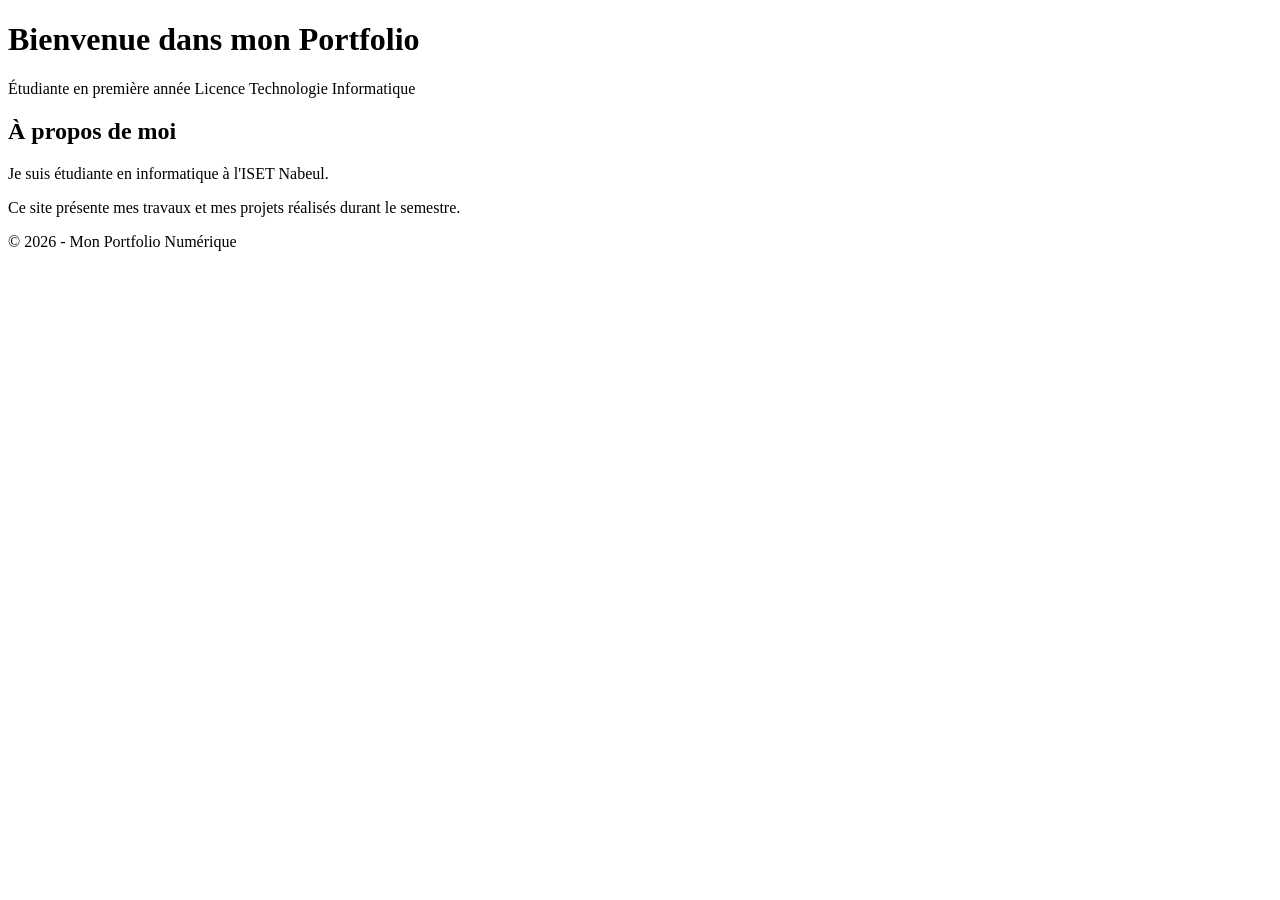
==== index.html @ 49439786 "Add initial HTML structure for portfolio site" ====
<!DOCTYPE html>
<html lang="fr">
<head>
    <meta charset="UTF-8">
    <meta name="viewport" content="width=device-width, initial-scale=1.0">
    <title>Mon Portfolio Numérique</title>
</head>
<body>
    <header>
        <h1>Bienvenue dans mon Portfolio</h1>
        <p>Étudiante en première année Licence Technologie Informatique</p>
    </header>

    <main>
        <h2>À propos de moi</h2>
        <p>Je suis étudiante en informatique à l'ISET Nabeul.</p>
        <p>Ce site présente mes travaux et mes projets réalisés durant le semestre.</p>
    </main>

    <footer>
        <p>© 2026 - Mon Portfolio Numérique</p>
    </footer>
</body>
</html>
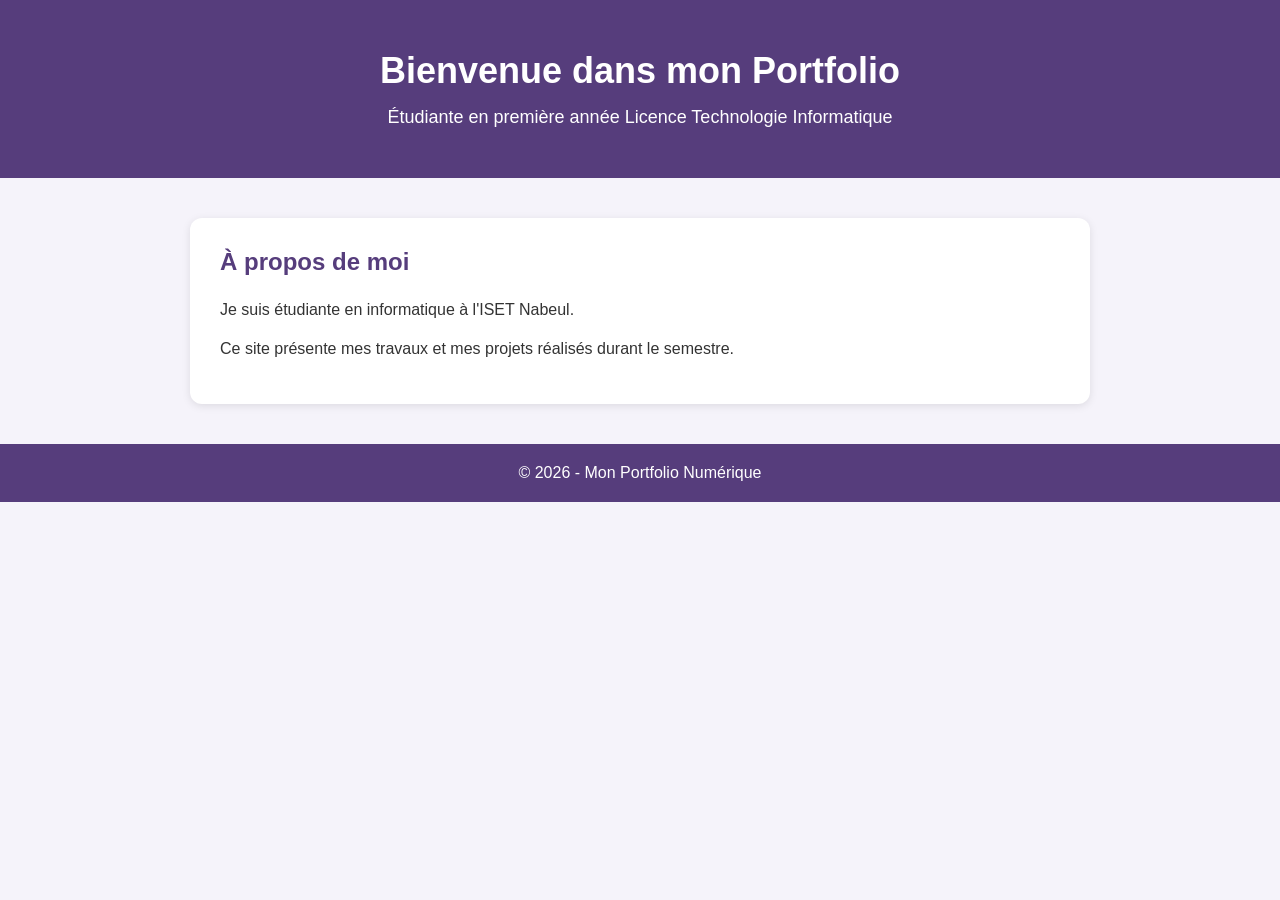
==== commit 4be5ad97: "Update index.html" ====
--- a/index.html
+++ b/index.html
@@ -4,6 +4,7 @@
     <meta charset="UTF-8">
     <meta name="viewport" content="width=device-width, initial-scale=1.0">
     <title>Mon Portfolio Numérique</title>
+    <link rel="stylesheet" href="style.css">
 </head>
 <body>
     <header>
--- a/style.css
+++ b/style.css
@@ -0,0 +1,53 @@
+* {
+    margin: 0;
+    padding: 0;
+    box-sizing: border-box;
+}
+
+body {
+    font-family: Arial, sans-serif;
+    background-color: #f5f3fa;
+    color: #333;
+}
+
+header {
+    background-color: #563d7c;
+    color: white;
+    text-align: center;
+    padding: 50px 20px;
+}
+
+header h1 {
+    font-size: 36px;
+    margin-bottom: 15px;
+}
+
+header p {
+    font-size: 18px;
+}
+
+main {
+    max-width: 900px;
+    margin: 40px auto;
+    padding: 30px;
+    background-color: white;
+    border-radius: 12px;
+    box-shadow: 0 2px 8px rgba(0, 0, 0, 0.1);
+}
+
+main h2 {
+    color: #563d7c;
+    margin-bottom: 20px;
+}
+
+main p {
+    line-height: 1.8;
+    margin-bottom: 10px;
+}
+
+footer {
+    background-color: #563d7c;
+    color: white;
+    text-align: center;
+    padding: 20px;
+}
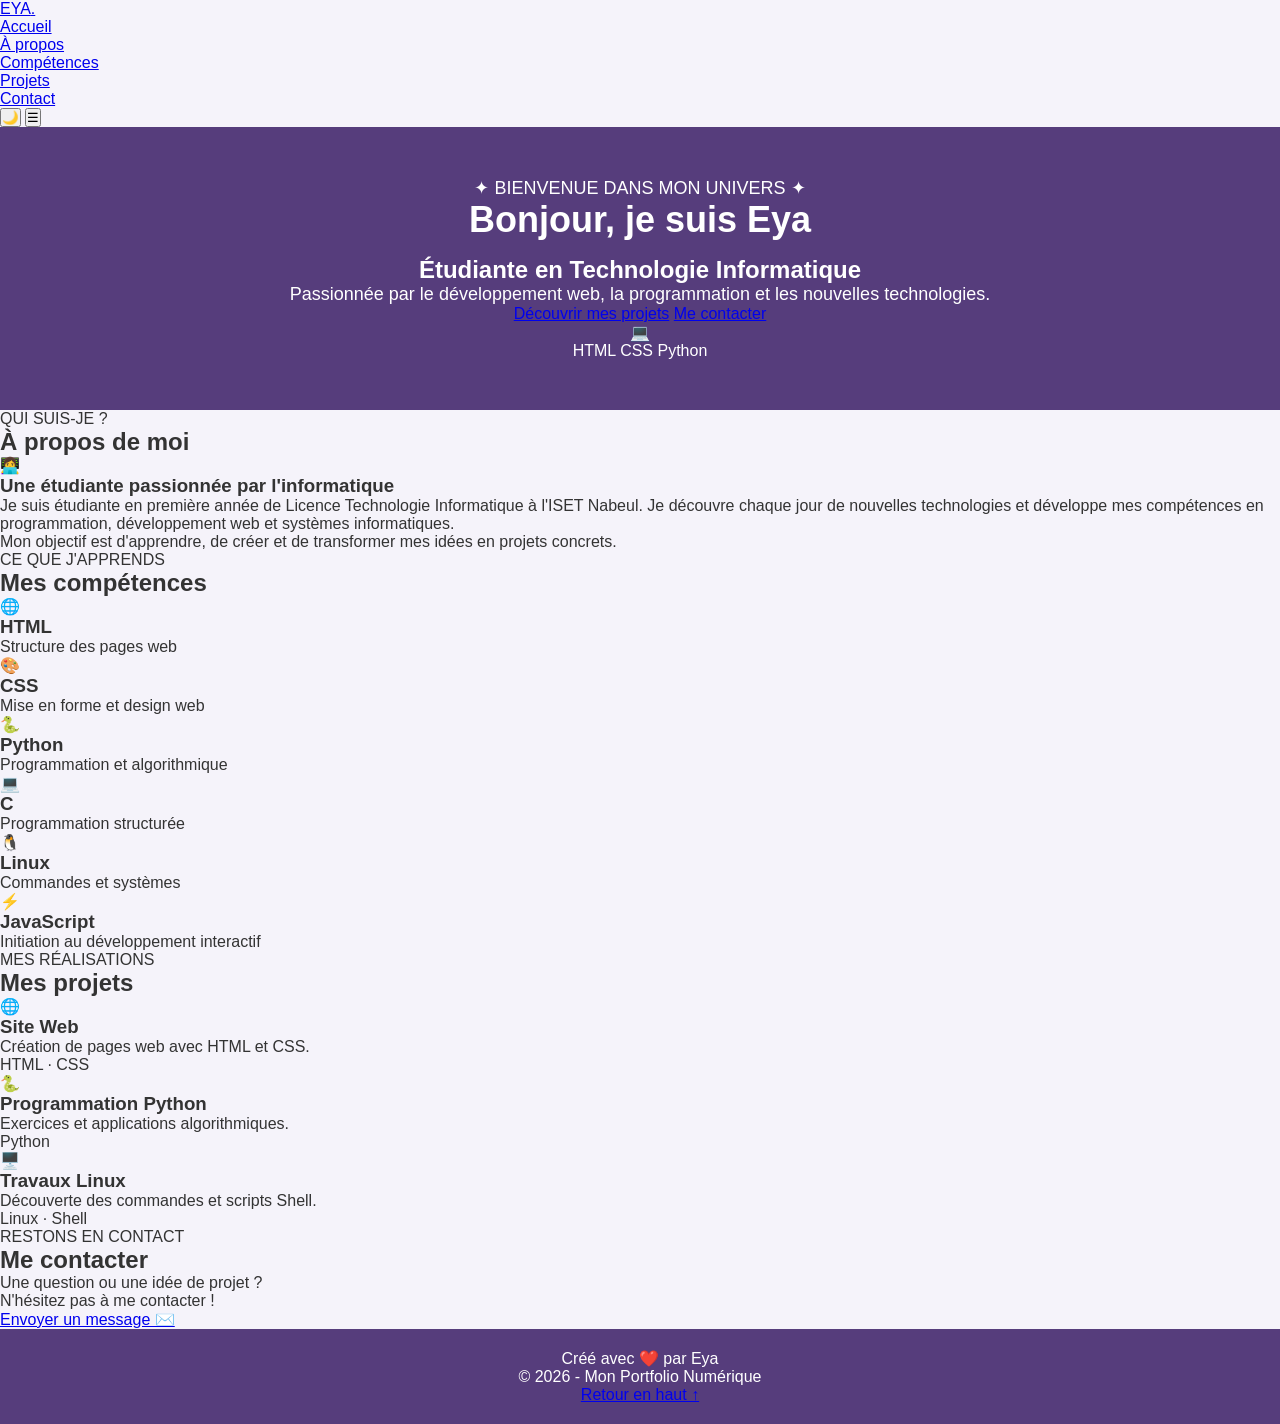
==== commit 7e090c08: "Update index.html" ====
--- a/index.html
+++ b/index.html
@@ -3,23 +3,160 @@
 <head>
     <meta charset="UTF-8">
     <meta name="viewport" content="width=device-width, initial-scale=1.0">
-    <title>Mon Portfolio Numérique</title>
+    <title>Mon Portfolio | Développeuse</title>
     <link rel="stylesheet" href="style.css">
+    <script src="script.js" defer></script>
 </head>
 <body>
-    <header>
-        <h1>Bienvenue dans mon Portfolio</h1>
-        <p>Étudiante en première année Licence Technologie Informatique</p>
+
+    <nav class="navbar">
+        <a href="#home" class="logo">EYA<span>.</span></a>
+
+        <ul class="nav-links" id="navLinks">
+            <li><a href="#home">Accueil</a></li>
+            <li><a href="#about">À propos</a></li>
+            <li><a href="#skills">Compétences</a></li>
+            <li><a href="#projects">Projets</a></li>
+            <li><a href="#contact">Contact</a></li>
+        </ul>
+
+        <button id="themeToggle" aria-label="Changer le thème">🌙</button>
+        <button id="menuToggle" aria-label="Ouvrir le menu">☰</button>
+    </nav>
+
+    <header id="home" class="hero">
+        <div class="hero-content">
+            <p class="welcome">✦ BIENVENUE DANS MON UNIVERS ✦</p>
+            <h1>Bonjour, je suis <span>Eya</span></h1>
+            <h2>Étudiante en Technologie Informatique</h2>
+            <p>
+                Passionnée par le développement web,
+                la programmation et les nouvelles technologies.
+            </p>
+            <div class="hero-buttons">
+                <a href="#projects" class="btn">Découvrir mes projets</a>
+                <a href="#contact" class="btn btn-outline">Me contacter</a>
+            </div>
+        </div>
+
+        <div class="hero-decoration">
+            <div class="circle">💻</div>
+            <span class="floating f1">HTML</span>
+            <span class="floating f2">CSS</span>
+            <span class="floating f3">Python</span>
+        </div>
     </header>
 
-    <main>
-        <h2>À propos de moi</h2>
-        <p>Je suis étudiante en informatique à l'ISET Nabeul.</p>
-        <p>Ce site présente mes travaux et mes projets réalisés durant le semestre.</p>
-    </main>
+    <section id="about" class="section">
+        <p class="section-label">QUI SUIS-JE ?</p>
+        <h2 class="section-title">À propos de moi</h2>
+
+        <div class="about-card">
+            <div class="about-icon">👩‍💻</div>
+            <div>
+                <h3>Une étudiante passionnée par l'informatique</h3>
+                <p>
+                    Je suis étudiante en première année de Licence
+                    Technologie Informatique à l'ISET Nabeul.
+                    Je découvre chaque jour de nouvelles technologies
+                    et développe mes compétences en programmation,
+                    développement web et systèmes informatiques.
+                </p>
+                <p>
+                    Mon objectif est d'apprendre, de créer et de
+                    transformer mes idées en projets concrets.
+                </p>
+            </div>
+        </div>
+    </section>
+
+    <section id="skills" class="section">
+        <p class="section-label">CE QUE J'APPRENDS</p>
+        <h2 class="section-title">Mes compétences</h2>
+
+        <div class="skills-grid">
+            <div class="skill-card">
+                <span>🌐</span>
+                <h3>HTML</h3>
+                <p>Structure des pages web</p>
+            </div>
+
+            <div class="skill-card">
+                <span>🎨</span>
+                <h3>CSS</h3>
+                <p>Mise en forme et design web</p>
+            </div>
+
+            <div class="skill-card">
+                <span>🐍</span>
+                <h3>Python</h3>
+                <p>Programmation et algorithmique</p>
+            </div>
+
+            <div class="skill-card">
+                <span>💻</span>
+                <h3>C</h3>
+                <p>Programmation structurée</p>
+            </div>
+
+            <div class="skill-card">
+                <span>🐧</span>
+                <h3>Linux</h3>
+                <p>Commandes et systèmes</p>
+            </div>
+
+            <div class="skill-card">
+                <span>⚡</span>
+                <h3>JavaScript</h3>
+                <p>Initiation au développement interactif</p>
+            </div>
+        </div>
+    </section>
+
+    <section id="projects" class="section">
+        <p class="section-label">MES RÉALISATIONS</p>
+        <h2 class="section-title">Mes projets</h2>
+
+        <div class="projects-grid">
+            <div class="project-card">
+                <div class="project-icon">🌐</div>
+                <h3>Site Web</h3>
+                <p>Création de pages web avec HTML et CSS.</p>
+                <span>HTML · CSS</span>
+            </div>
+
+            <div class="project-card">
+                <div class="project-icon">🐍</div>
+                <h3>Programmation Python</h3>
+                <p>Exercices et applications algorithmiques.</p>
+                <span>Python</span>
+            </div>
+
+            <div class="project-card">
+                <div class="project-icon">🖥️</div>
+                <h3>Travaux Linux</h3>
+                <p>Découverte des commandes et scripts Shell.</p>
+                <span>Linux · Shell</span>
+            </div>
+        </div>
+    </section>
+
+    <section id="contact" class="section">
+        <p class="section-label">RESTONS EN CONTACT</p>
+        <h2 class="section-title">Me contacter</h2>
+
+        <div class="contact-card">
+            <p>Une question ou une idée de projet ?</p>
+            <p>N'hésitez pas à me contacter !</p>
+            <a href="mailto:" class="btn">Envoyer un message ✉️</a>
+        </div>
+    </section>
 
     <footer>
+        <p>Créé avec ❤️ par Eya</p>
         <p>© 2026 - Mon Portfolio Numérique</p>
+        <a href="#home">Retour en haut ↑</a>
     </footer>
+
 </body>
 </html>
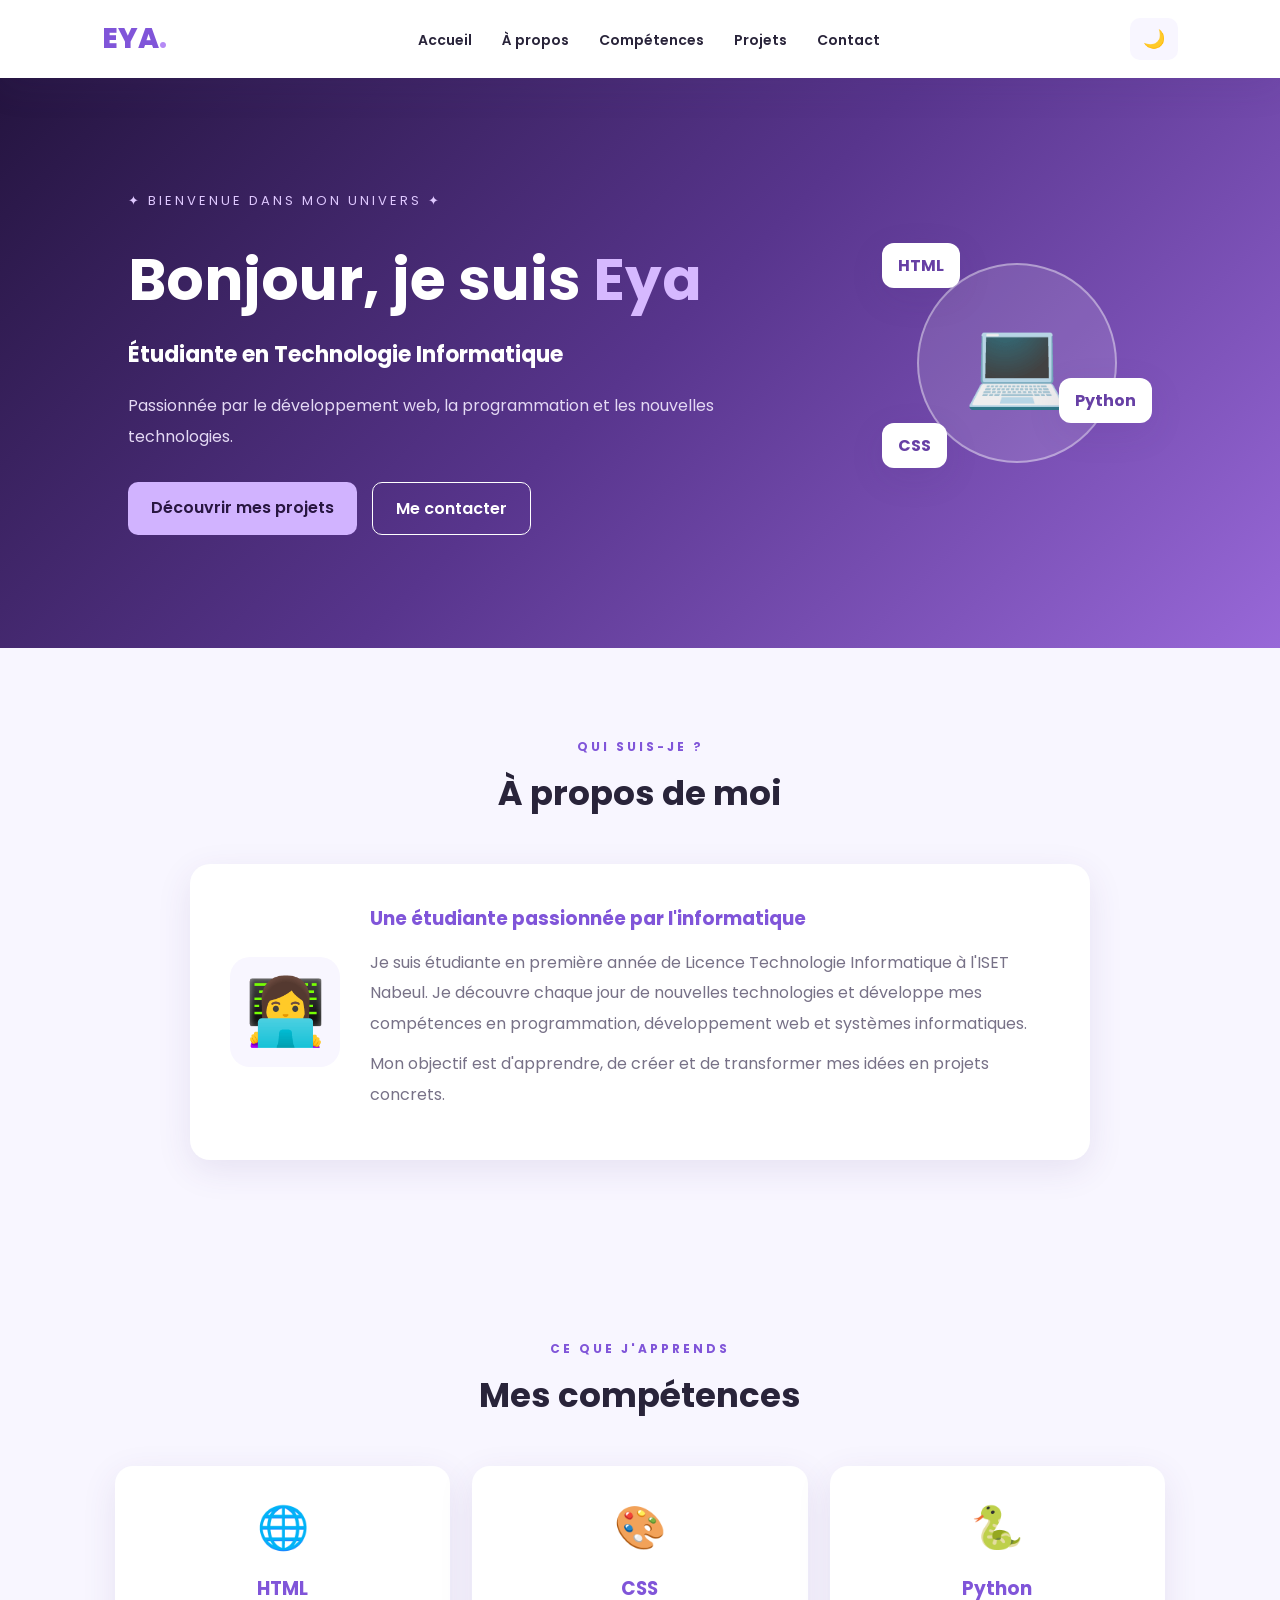
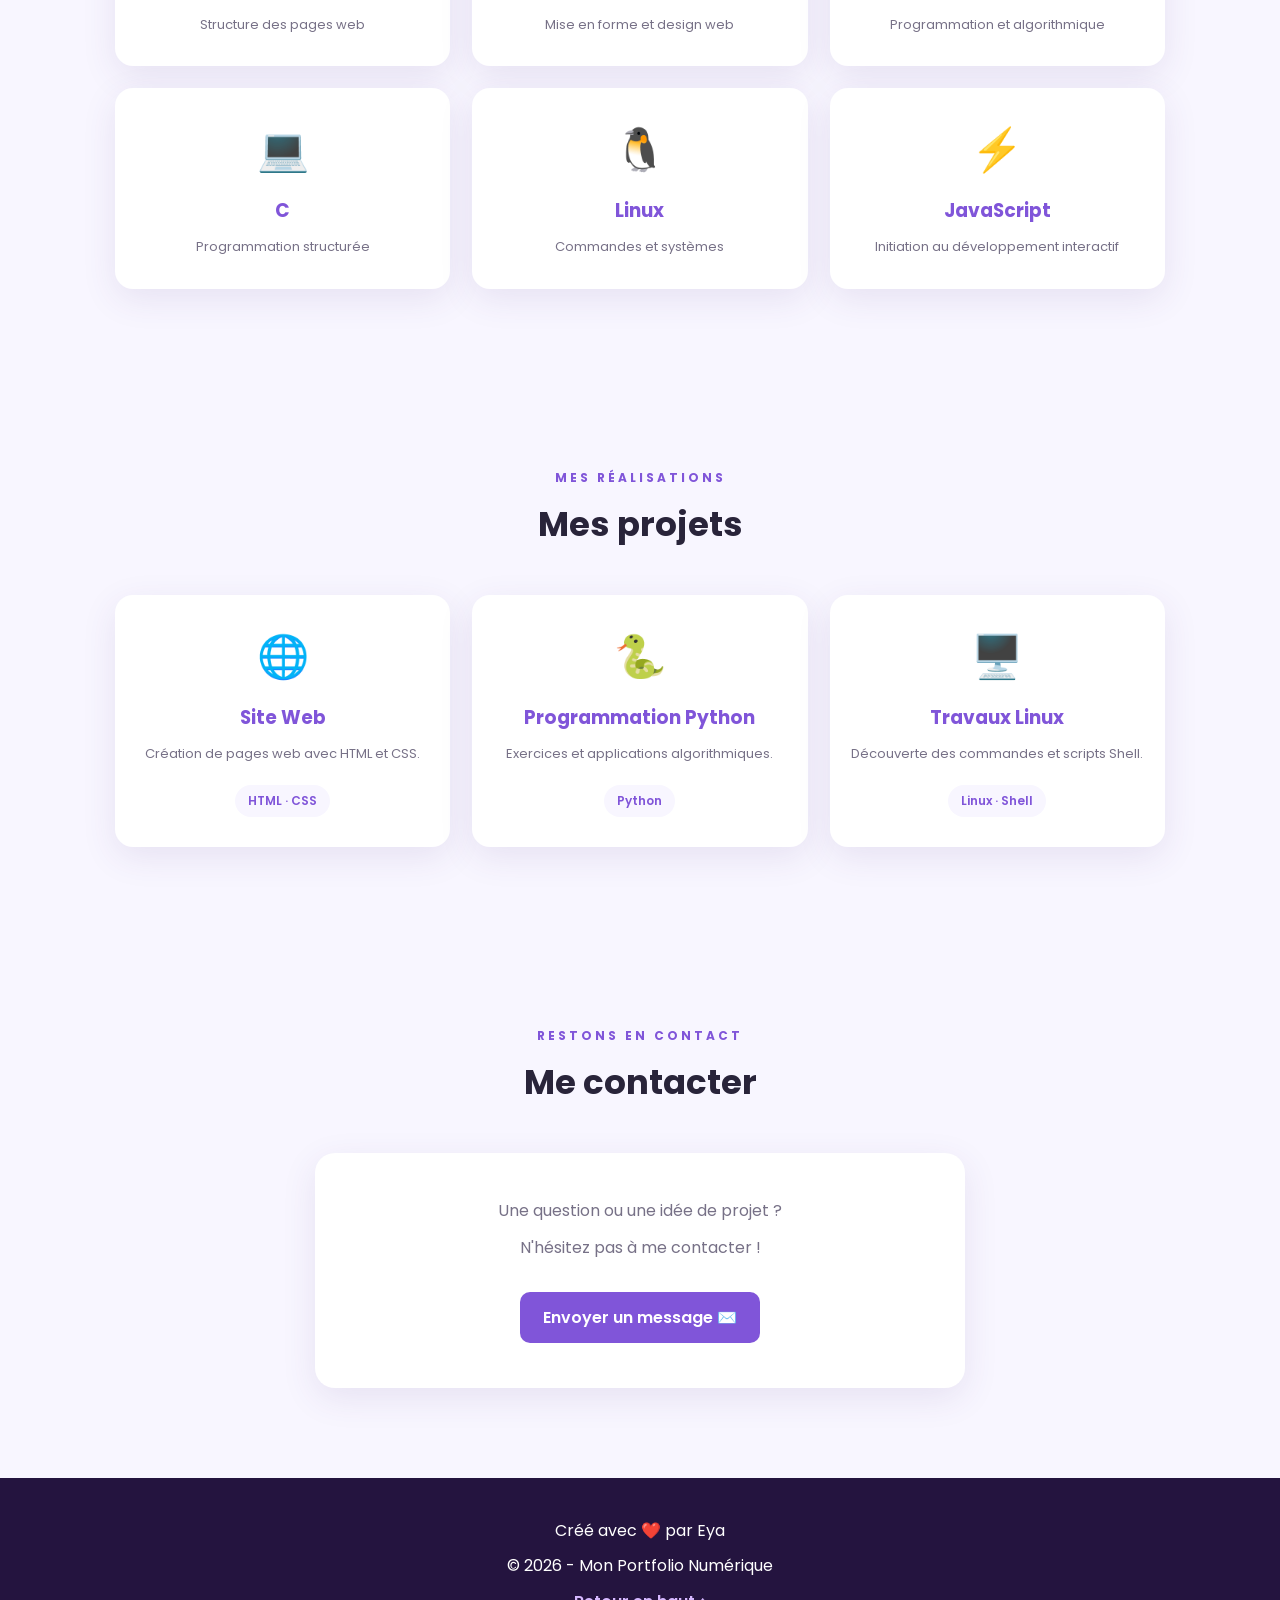
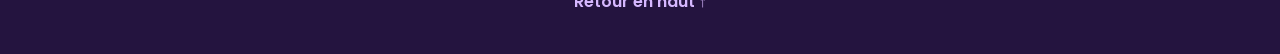
==== commit eabe0fc8: "Fix formatting in index.html" ====
--- a/index.html
+++ b/index.html
@@ -6,6 +6,7 @@
     <title>Mon Portfolio | Développeuse</title>
     <link rel="stylesheet" href="style.css">
     <script src="script.js" defer></script>
+    
 </head>
 <body>
 
--- a/style.css
+++ b/style.css
@@ -1,53 +1,449 @@
+@import url('https://fonts.googleapis.com/css2?family=Poppins:wght@400;500;600;700;800&display=swap');
+
+:root {
+    --primary: #8055d9;
+    --secondary: #b58af5;
+    --background: #f8f6ff;
+    --surface: #ffffff;
+    --text: #29243a;
+    --muted: #777187;
+    --shadow: 0 10px 35px rgba(80, 50, 130, 0.10);
+}
+
 * {
     margin: 0;
     padding: 0;
     box-sizing: border-box;
+    scroll-behavior: smooth;
 }
 
 body {
-    font-family: Arial, sans-serif;
-    background-color: #f5f3fa;
-    color: #333;
-}
-
-header {
-    background-color: #563d7c;
+    font-family: 'Poppins', sans-serif;
+    background: var(--background);
+    color: var(--text);
+    transition: 0.3s;
+}
+
+a {
+    text-decoration: none;
+    color: inherit;
+}
+
+.navbar {
+    position: sticky;
+    top: 0;
+    z-index: 100;
+    display: flex;
+    justify-content: space-between;
+    align-items: center;
+    padding: 18px 8%;
+    background: var(--surface);
+    box-shadow: var(--shadow);
+}
+
+.logo {
+    font-size: 28px;
+    font-weight: 800;
+    color: var(--primary);
+}
+
+.logo span {
+    color: var(--secondary);
+}
+
+.nav-links {
+    display: flex;
+    list-style: none;
+    gap: 30px;
+}
+
+.nav-links a {
+    font-size: 14px;
+    font-weight: 600;
+    transition: 0.3s;
+}
+
+.nav-links a:hover {
+    color: var(--primary);
+}
+
+#themeToggle,
+#menuToggle {
+    border: none;
+    background: var(--background);
+    padding: 10px 13px;
+    border-radius: 10px;
+    cursor: pointer;
+    font-size: 18px;
+}
+
+#menuToggle {
+    display: none;
+}
+
+.hero {
+    min-height: 570px;
+    padding: 100px 10%;
+    display: flex;
+    justify-content: space-between;
+    align-items: center;
+    gap: 40px;
+    background: linear-gradient(135deg, #24143f, #58358d, #9868d8);
     color: white;
+}
+
+.hero-content {
+    max-width: 650px;
+}
+
+.welcome {
+    color: #dfc8ff;
+    font-size: 13px;
+    letter-spacing: 3px;
+    margin-bottom: 25px;
+}
+
+.hero h1 {
+    font-size: clamp(35px, 5vw, 58px);
+    margin-bottom: 15px;
+}
+
+.hero h1 span {
+    color: #d6b8ff;
+}
+
+.hero h2 {
+    font-size: 22px;
+    margin-bottom: 20px;
+}
+
+.hero-content > p:not(.welcome) {
+    line-height: 1.9;
+    color: #e4d9f4;
+}
+
+.hero-buttons {
+    display: flex;
+    flex-wrap: wrap;
+    gap: 15px;
+    margin-top: 30px;
+}
+
+.btn {
+    display: inline-block;
+    padding: 13px 23px;
+    background: var(--primary);
+    color: white;
+    border-radius: 10px;
+    font-weight: 600;
+    transition: 0.3s;
+}
+
+.btn:hover {
+    transform: translateY(-4px);
+    background: #6740b5;
+}
+
+.hero .btn {
+    background: #d1b3ff;
+    color: #281641;
+}
+
+.hero .btn-outline {
+    background: transparent;
+    border: 1px solid white;
+    color: white;
+}
+
+.hero-decoration {
+    position: relative;
+    width: 270px;
+    height: 270px;
+    flex-shrink: 0;
+    display: grid;
+    place-items: center;
+}
+
+.circle {
+    width: 200px;
+    height: 200px;
+    border-radius: 50%;
+    background: rgba(255, 255, 255, 0.12);
+    border: 2px solid rgba(255, 255, 255, 0.4);
+    display: grid;
+    place-items: center;
+    font-size: 85px;
+    animation: float 4s ease-in-out infinite;
+}
+
+.floating {
+    position: absolute;
+    padding: 10px 16px;
+    border-radius: 12px;
+    background: white;
+    color: #6740a5;
+    font-weight: 700;
+    box-shadow: var(--shadow);
+}
+
+.f1 { top: 15px; left: 0; }
+.f2 { bottom: 30px; left: 0; }
+.f3 { right: 0; bottom: 75px; }
+
+@keyframes float {
+    50% { transform: translateY(-15px); }
+}
+
+.section {
+    padding: 90px 9%;
     text-align: center;
-    padding: 50px 20px;
-}
-
-header h1 {
-    font-size: 36px;
+}
+
+.section-label {
+    color: var(--primary);
+    font-size: 12px;
+    font-weight: 700;
+    letter-spacing: 3px;
+    margin-bottom: 12px;
+}
+
+.section-title {
+    font-size: 34px;
+    margin-bottom: 45px;
+}
+
+.about-card {
+    max-width: 900px;
+    margin: auto;
+    padding: 40px;
+    display: flex;
+    align-items: center;
+    gap: 30px;
+    text-align: left;
+    background: var(--surface);
+    border-radius: 20px;
+    box-shadow: var(--shadow);
+}
+
+.about-icon {
+    font-size: 65px;
+    min-width: 110px;
+    height: 110px;
+    display: grid;
+    place-items: center;
+    background: var(--background);
+    border-radius: 20px;
+}
+
+.about-card h3 {
     margin-bottom: 15px;
-}
-
-header p {
-    font-size: 18px;
-}
-
-main {
-    max-width: 900px;
-    margin: 40px auto;
-    padding: 30px;
-    background-color: white;
-    border-radius: 12px;
-    box-shadow: 0 2px 8px rgba(0, 0, 0, 0.1);
-}
-
-main h2 {
-    color: #563d7c;
-    margin-bottom: 20px;
-}
-
-main p {
+    color: var(--primary);
+}
+
+.about-card p {
+    color: var(--muted);
+    line-height: 1.9;
+    margin-bottom: 10px;
+}
+
+.skills-grid,
+.projects-grid {
+    display: grid;
+    grid-template-columns: repeat(3, 1fr);
+    gap: 22px;
+    max-width: 1050px;
+    margin: auto;
+}
+
+.skill-card,
+.project-card {
+    padding: 30px 20px;
+    background: var(--surface);
+    border-radius: 18px;
+    box-shadow: var(--shadow);
+    transition: 0.3s;
+}
+
+.skill-card:hover,
+.project-card:hover {
+    transform: translateY(-9px);
+    box-shadow: 0 15px 35px rgba(100, 65, 160, 0.18);
+}
+
+.skill-card span,
+.project-icon {
+    display: block;
+    font-size: 42px;
+    margin-bottom: 15px;
+}
+
+.skill-card h3,
+.project-card h3 {
+    margin-bottom: 10px;
+    color: var(--primary);
+}
+
+.skill-card p,
+.project-card p {
+    font-size: 13px;
     line-height: 1.8;
-    margin-bottom: 10px;
+    color: var(--muted);
+}
+
+.project-card span {
+    display: inline-block;
+    margin-top: 20px;
+    padding: 7px 13px;
+    background: var(--background);
+    color: var(--primary);
+    border-radius: 20px;
+    font-size: 12px;
+    font-weight: 600;
+}
+
+.contact-card {
+    max-width: 650px;
+    margin: auto;
+    padding: 45px 25px;
+    background: var(--surface);
+    border-radius: 20px;
+    box-shadow: var(--shadow);
+}
+
+.contact-card p {
+    color: var(--muted);
+    margin-bottom: 12px;
+}
+
+.contact-card .btn {
+    margin-top: 20px;
 }
 
 footer {
-    background-color: #563d7c;
+    padding: 35px 15px;
+    text-align: center;
+    background: #24143f;
     color: white;
-    text-align: center;
-    padding: 20px;
-}
+    line-height: 2.2;
+}
+
+footer a {
+    color: #d6b8ff;
+    font-weight: 600;
+}
+
+body.dark-mode {
+    --background: #171322;
+    --surface: #251e35;
+    --text: #f5f0ff;
+    --muted: #c1b7d2;
+    --shadow: 0 10px 35px rgba(0, 0, 0, 0.2);
+}
+
+@media (max-width: 800px) {
+    .navbar {
+        padding: 15px 5%;
+    }
+
+    #menuToggle {
+        display: block;
+    }
+
+    .nav-links {
+        display: none;
+        position: absolute;
+        top: 65px;
+        left: 0;
+        width: 100%;
+        padding: 25px;
+        flex-direction: column;
+        text-align: center;
+        background: var(--surface);
+        box-shadow: var(--shadow);
+    }
+
+    .nav-links.active {
+        display: flex;
+    }
+
+    .hero {
+        flex-direction: column;
+        text-align: center;
+        padding: 75px 7%;
+    }
+
+    .hero-buttons {
+        justify-content: center;
+    }
+
+    .hero-decoration {
+        transform: scale(0.85);
+    }
+
+    .skills-grid,
+    .projects-grid {
+        grid-template-columns: repeat(2, 1fr);
+    }
+
+    .about-card {
+        flex-direction: column;
+        text-align: center;
+        padding: 25px;
+    }
+}
+
+@media (max-width: 500px) {
+    .skills-grid,
+    .projects-grid {
+        grid-template-columns: 1fr;
+    }
+
+    .section {
+        padding: 65px 6%;
+    }
+
+    .section-title {
+        font-size: 28px;
+    }
+
+    .hero h2 {
+        font-size: 18px;
+    }
+}
+.reveal {
+    opacity: 0;
+    transform: translateY(35px);
+    transition: opacity 0.8s ease, transform 0.8s ease;
+}
+
+.reveal.visible {
+    opacity: 1;
+    transform: translateY(0);
+}
+
+#topButton {
+    position: fixed;
+    bottom: 25px;
+    right: 25px;
+    width: 45px;
+    height: 45px;
+    border: none;
+    border-radius: 50%;
+    background: var(--primary);
+    color: white;
+    font-size: 25px;
+    cursor: pointer;
+    opacity: 0;
+    visibility: hidden;
+    transition: 0.3s;
+    z-index: 99;
+}
+
+#topButton.show {
+    opacity: 1;
+    visibility: visible;
+}
+
+#topButton:hover {
+    transform: translateY(-5px);
+}
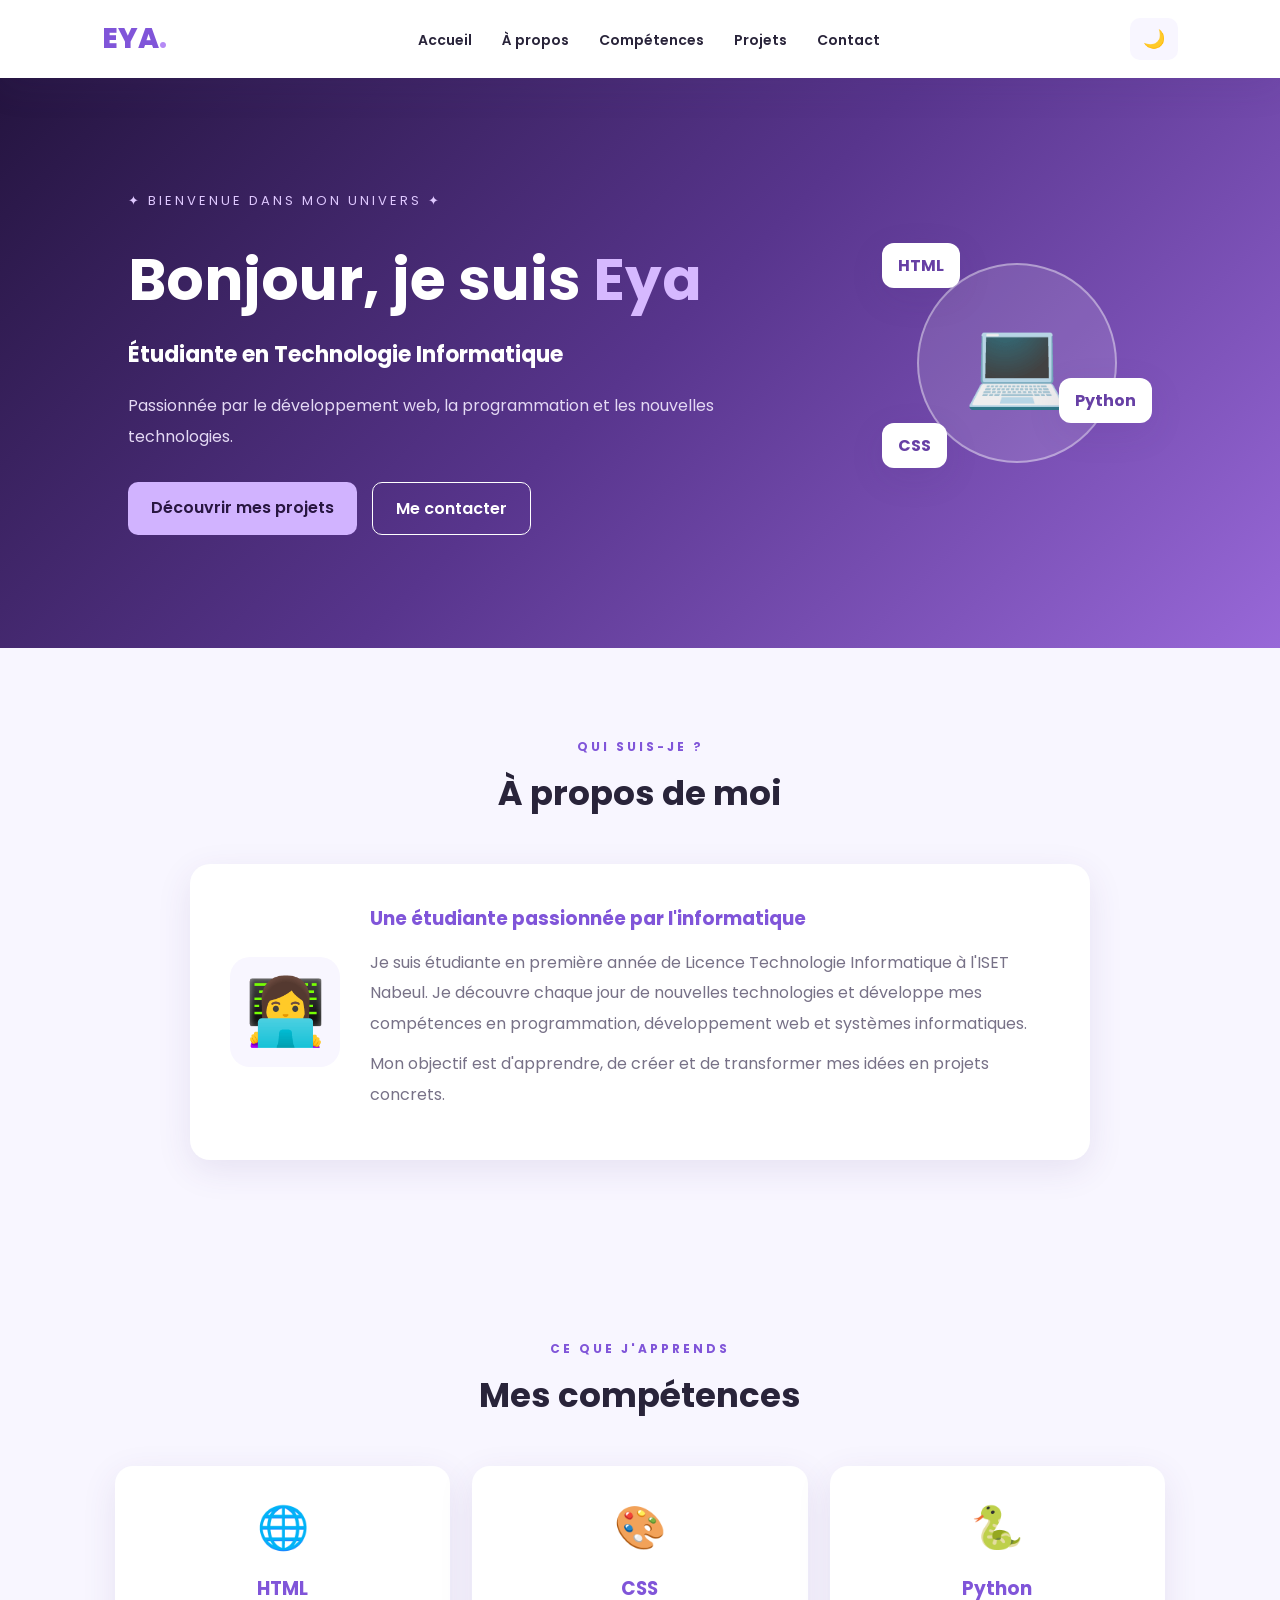
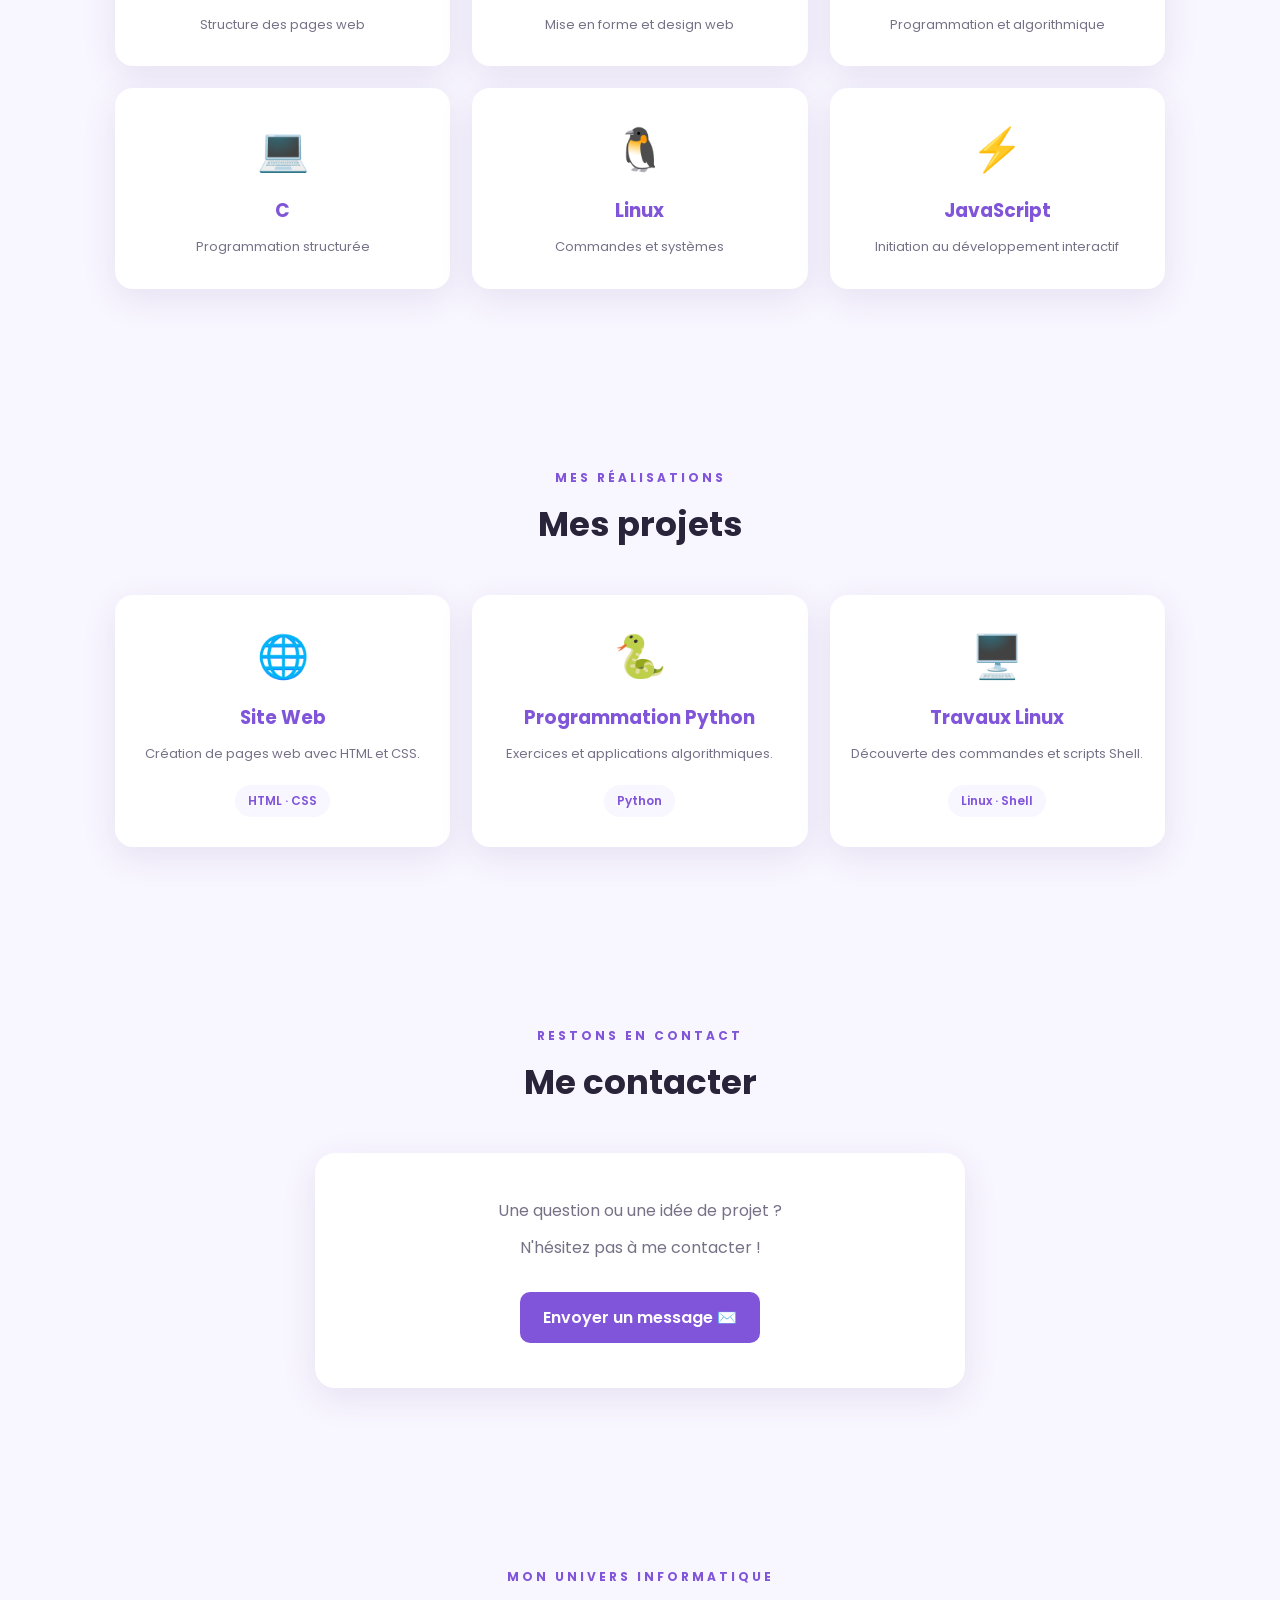
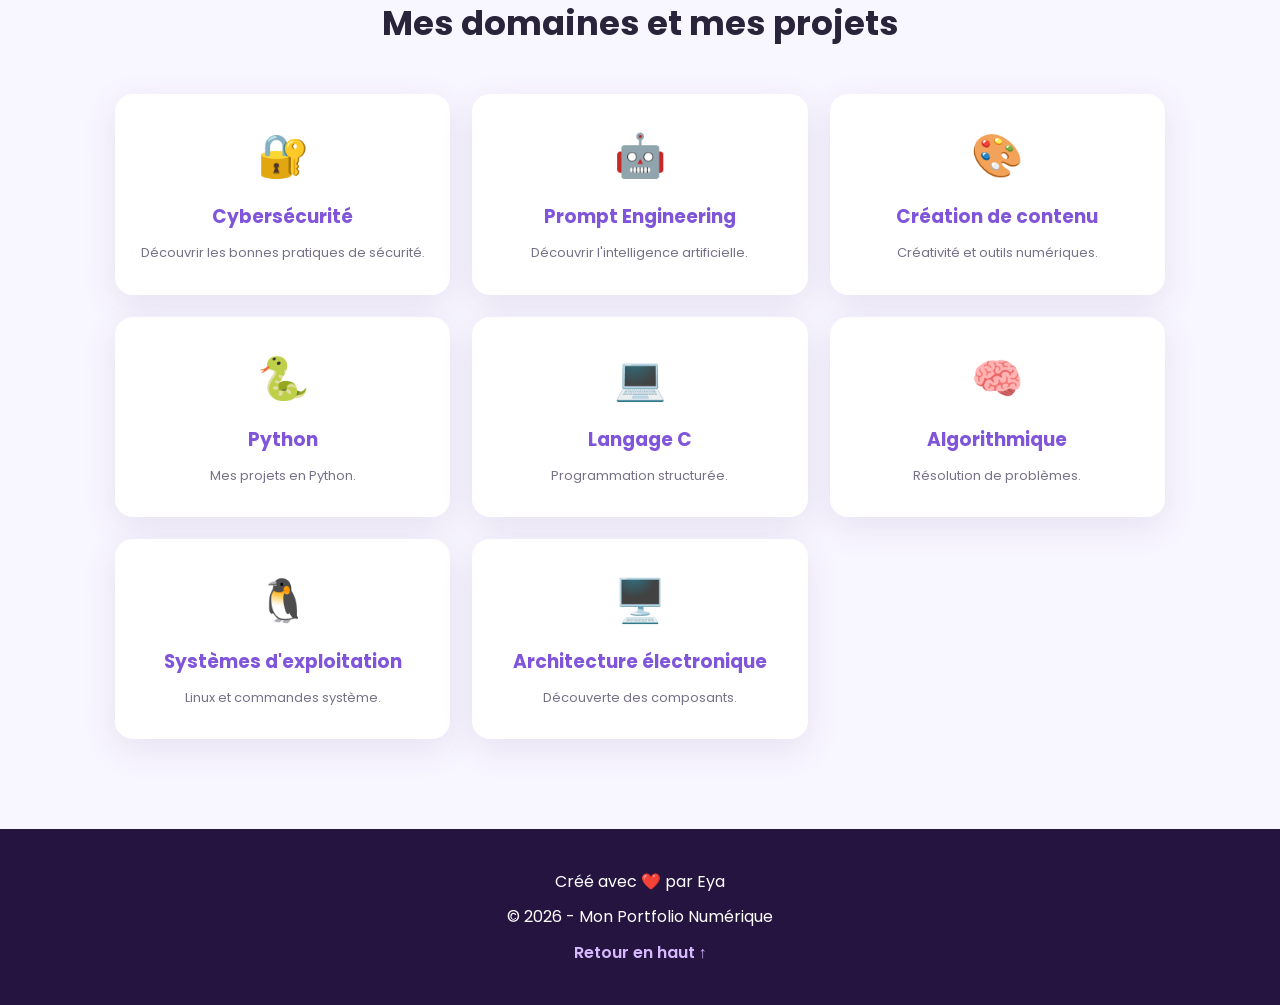
==== commit dd25da2c: "Add new section for projects and skills" ====
--- a/index.html
+++ b/index.html
@@ -152,6 +152,60 @@
             <a href="mailto:" class="btn">Envoyer un message ✉️</a>
         </div>
     </section>
+    <section id="formations" class="section">
+    <p class="section-label">MON UNIVERS INFORMATIQUE</p>
+    <h2 class="section-title">Mes domaines et mes projets</h2>
+
+    <div class="projects-grid">
+        <a href="digital-skills/cybersecurite.html" class="project-card">
+            <div class="project-icon">🔐</div>
+            <h3>Cybersécurité</h3>
+            <p>Découvrir les bonnes pratiques de sécurité.</p>
+        </a>
+
+        <a href="digital-skills/prompt-engineering.html" class="project-card">
+            <div class="project-icon">🤖</div>
+            <h3>Prompt Engineering</h3>
+            <p>Découvrir l'intelligence artificielle.</p>
+        </a>
+
+        <a href="digital-skills/creation-contenu.html" class="project-card">
+            <div class="project-icon">🎨</div>
+            <h3>Création de contenu</h3>
+            <p>Créativité et outils numériques.</p>
+        </a>
+
+        <a href="developpement/python.html" class="project-card">
+            <div class="project-icon">🐍</div>
+            <h3>Python</h3>
+            <p>Mes projets en Python.</p>
+        </a>
+
+        <a href="developpement/langage-c.html" class="project-card">
+            <div class="project-icon">💻</div>
+            <h3>Langage C</h3>
+            <p>Programmation structurée.</p>
+        </a>
+
+        <a href="developpement/algorithmique.html" class="project-card">
+            <div class="project-icon">🧠</div>
+            <h3>Algorithmique</h3>
+            <p>Résolution de problèmes.</p>
+        </a>
+
+        <a href="systemes/systemes-exploitation.html" class="project-card">
+            <div class="project-icon">🐧</div>
+            <h3>Systèmes d'exploitation</h3>
+            <p>Linux et commandes système.</p>
+        </a>
+
+        <a href="systemes/architecture-electronique.html" class="project-card">
+            <div class="project-icon">🖥️</div>
+            <h3>Architecture électronique</h3>
+            <p>Découverte des composants.</p>
+        </a>
+    </div>
+</section>
 
     <footer>
         <p>Créé avec ❤️ par Eya</p>
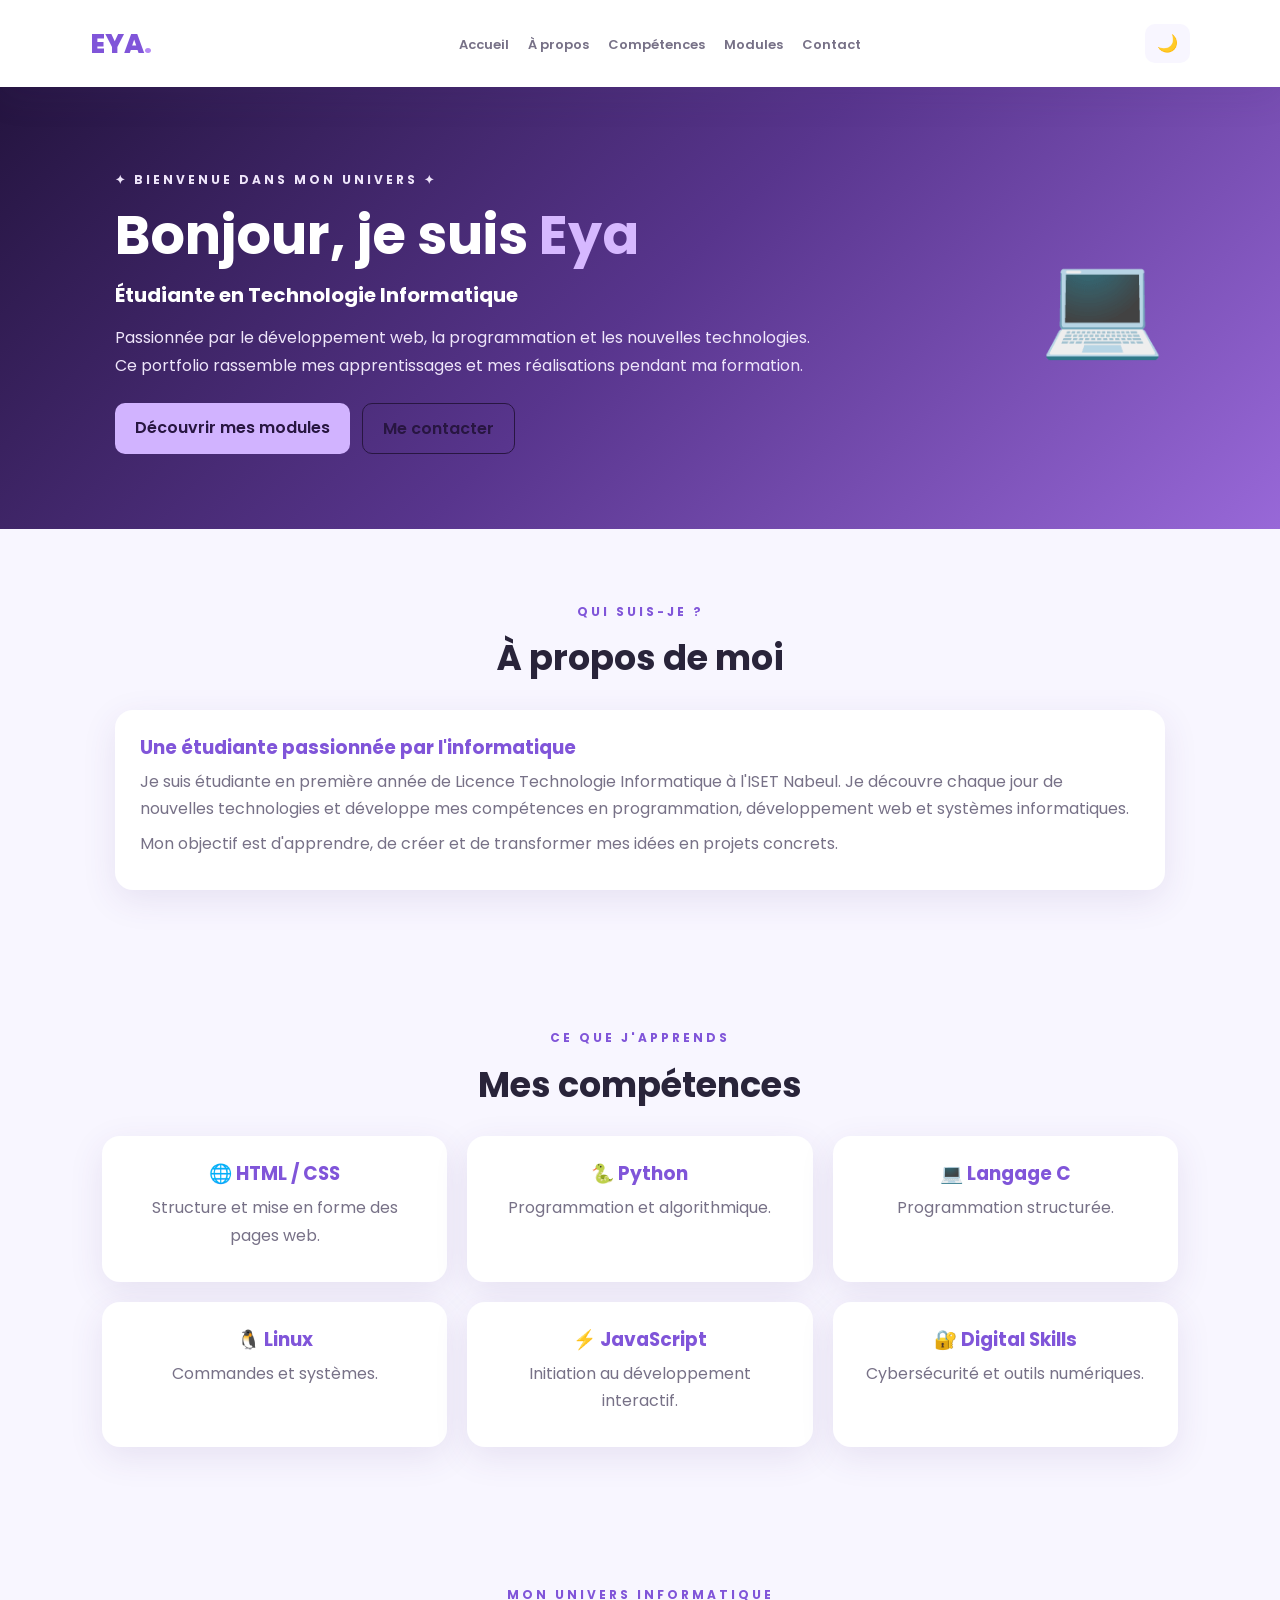
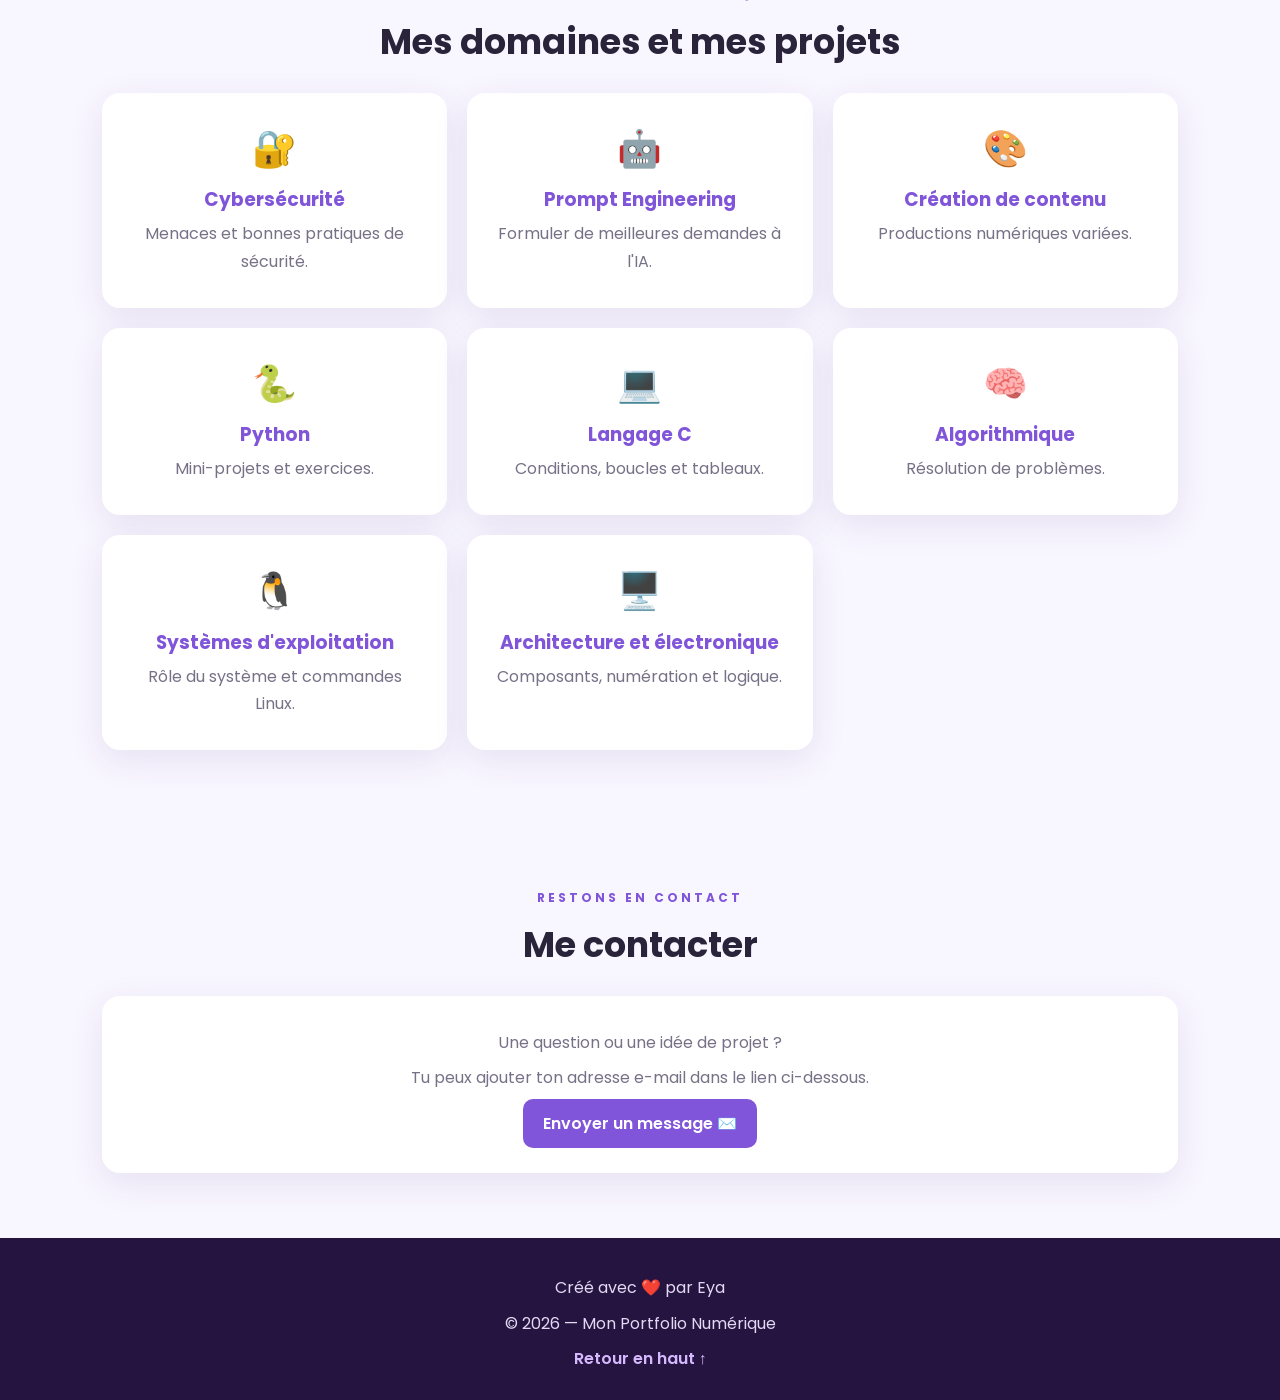
==== commit 1f4cd5c8: "Add files via upload" ====
--- a/index.html
+++ b/index.html
@@ -1,217 +1,20 @@
 <!DOCTYPE html>
-<html lang="fr">
-<head>
-    <meta charset="UTF-8">
-    <meta name="viewport" content="width=device-width, initial-scale=1.0">
-    <title>Mon Portfolio | Développeuse</title>
-    <link rel="stylesheet" href="style.css">
-    <script src="script.js" defer></script>
-    
-</head>
+<html lang="fr"><head><meta charset="UTF-8"><meta name="viewport" content="width=device-width, initial-scale=1.0"><title>Mon Portfolio | Eya</title><link rel="stylesheet" href="style.css"><script src="script.js" defer></script></head>
 <body>
-
-    <nav class="navbar">
-        <a href="#home" class="logo">EYA<span>.</span></a>
-
-        <ul class="nav-links" id="navLinks">
-            <li><a href="#home">Accueil</a></li>
-            <li><a href="#about">À propos</a></li>
-            <li><a href="#skills">Compétences</a></li>
-            <li><a href="#projects">Projets</a></li>
-            <li><a href="#contact">Contact</a></li>
-        </ul>
-
-        <button id="themeToggle" aria-label="Changer le thème">🌙</button>
-        <button id="menuToggle" aria-label="Ouvrir le menu">☰</button>
-    </nav>
-
-    <header id="home" class="hero">
-        <div class="hero-content">
-            <p class="welcome">✦ BIENVENUE DANS MON UNIVERS ✦</p>
-            <h1>Bonjour, je suis <span>Eya</span></h1>
-            <h2>Étudiante en Technologie Informatique</h2>
-            <p>
-                Passionnée par le développement web,
-                la programmation et les nouvelles technologies.
-            </p>
-            <div class="hero-buttons">
-                <a href="#projects" class="btn">Découvrir mes projets</a>
-                <a href="#contact" class="btn btn-outline">Me contacter</a>
-            </div>
-        </div>
-
-        <div class="hero-decoration">
-            <div class="circle">💻</div>
-            <span class="floating f1">HTML</span>
-            <span class="floating f2">CSS</span>
-            <span class="floating f3">Python</span>
-        </div>
-    </header>
-
-    <section id="about" class="section">
-        <p class="section-label">QUI SUIS-JE ?</p>
-        <h2 class="section-title">À propos de moi</h2>
-
-        <div class="about-card">
-            <div class="about-icon">👩‍💻</div>
-            <div>
-                <h3>Une étudiante passionnée par l'informatique</h3>
-                <p>
-                    Je suis étudiante en première année de Licence
-                    Technologie Informatique à l'ISET Nabeul.
-                    Je découvre chaque jour de nouvelles technologies
-                    et développe mes compétences en programmation,
-                    développement web et systèmes informatiques.
-                </p>
-                <p>
-                    Mon objectif est d'apprendre, de créer et de
-                    transformer mes idées en projets concrets.
-                </p>
-            </div>
-        </div>
-    </section>
-
-    <section id="skills" class="section">
-        <p class="section-label">CE QUE J'APPRENDS</p>
-        <h2 class="section-title">Mes compétences</h2>
-
-        <div class="skills-grid">
-            <div class="skill-card">
-                <span>🌐</span>
-                <h3>HTML</h3>
-                <p>Structure des pages web</p>
-            </div>
-
-            <div class="skill-card">
-                <span>🎨</span>
-                <h3>CSS</h3>
-                <p>Mise en forme et design web</p>
-            </div>
-
-            <div class="skill-card">
-                <span>🐍</span>
-                <h3>Python</h3>
-                <p>Programmation et algorithmique</p>
-            </div>
-
-            <div class="skill-card">
-                <span>💻</span>
-                <h3>C</h3>
-                <p>Programmation structurée</p>
-            </div>
-
-            <div class="skill-card">
-                <span>🐧</span>
-                <h3>Linux</h3>
-                <p>Commandes et systèmes</p>
-            </div>
-
-            <div class="skill-card">
-                <span>⚡</span>
-                <h3>JavaScript</h3>
-                <p>Initiation au développement interactif</p>
-            </div>
-        </div>
-    </section>
-
-    <section id="projects" class="section">
-        <p class="section-label">MES RÉALISATIONS</p>
-        <h2 class="section-title">Mes projets</h2>
-
-        <div class="projects-grid">
-            <div class="project-card">
-                <div class="project-icon">🌐</div>
-                <h3>Site Web</h3>
-                <p>Création de pages web avec HTML et CSS.</p>
-                <span>HTML · CSS</span>
-            </div>
-
-            <div class="project-card">
-                <div class="project-icon">🐍</div>
-                <h3>Programmation Python</h3>
-                <p>Exercices et applications algorithmiques.</p>
-                <span>Python</span>
-            </div>
-
-            <div class="project-card">
-                <div class="project-icon">🖥️</div>
-                <h3>Travaux Linux</h3>
-                <p>Découverte des commandes et scripts Shell.</p>
-                <span>Linux · Shell</span>
-            </div>
-        </div>
-    </section>
-
-    <section id="contact" class="section">
-        <p class="section-label">RESTONS EN CONTACT</p>
-        <h2 class="section-title">Me contacter</h2>
-
-        <div class="contact-card">
-            <p>Une question ou une idée de projet ?</p>
-            <p>N'hésitez pas à me contacter !</p>
-            <a href="mailto:" class="btn">Envoyer un message ✉️</a>
-        </div>
-    </section>
-    <section id="formations" class="section">
-    <p class="section-label">MON UNIVERS INFORMATIQUE</p>
-    <h2 class="section-title">Mes domaines et mes projets</h2>
-
-    <div class="projects-grid">
-        <a href="digital-skills/cybersecurite.html" class="project-card">
-            <div class="project-icon">🔐</div>
-            <h3>Cybersécurité</h3>
-            <p>Découvrir les bonnes pratiques de sécurité.</p>
-        </a>
-
-        <a href="digital-skills/prompt-engineering.html" class="project-card">
-            <div class="project-icon">🤖</div>
-            <h3>Prompt Engineering</h3>
-            <p>Découvrir l'intelligence artificielle.</p>
-        </a>
-
-        <a href="digital-skills/creation-contenu.html" class="project-card">
-            <div class="project-icon">🎨</div>
-            <h3>Création de contenu</h3>
-            <p>Créativité et outils numériques.</p>
-        </a>
-
-        <a href="developpement/python.html" class="project-card">
-            <div class="project-icon">🐍</div>
-            <h3>Python</h3>
-            <p>Mes projets en Python.</p>
-        </a>
-
-        <a href="developpement/langage-c.html" class="project-card">
-            <div class="project-icon">💻</div>
-            <h3>Langage C</h3>
-            <p>Programmation structurée.</p>
-        </a>
-
-        <a href="developpement/algorithmique.html" class="project-card">
-            <div class="project-icon">🧠</div>
-            <h3>Algorithmique</h3>
-            <p>Résolution de problèmes.</p>
-        </a>
-
-        <a href="systemes/systemes-exploitation.html" class="project-card">
-            <div class="project-icon">🐧</div>
-            <h3>Systèmes d'exploitation</h3>
-            <p>Linux et commandes système.</p>
-        </a>
-
-        <a href="systemes/architecture-electronique.html" class="project-card">
-            <div class="project-icon">🖥️</div>
-            <h3>Architecture électronique</h3>
-            <p>Découverte des composants.</p>
-        </a>
-    </div>
-</section>
-
-    <footer>
-        <p>Créé avec ❤️ par Eya</p>
-        <p>© 2026 - Mon Portfolio Numérique</p>
-        <a href="#home">Retour en haut ↑</a>
-    </footer>
-
-</body>
-</html>
+<nav class="navbar"><a href="index.html" class="logo">EYA<span>.</span></a><ul class="nav-links" id="navLinks"><li><a href="#home">Accueil</a></li><li><a href="#about">À propos</a></li><li><a href="#skills">Compétences</a></li><li><a href="#formations">Modules</a></li><li><a href="#contact">Contact</a></li></ul><button id="themeToggle" aria-label="Changer le thème">🌙</button><button id="menuToggle" aria-label="Ouvrir le menu">☰</button></nav>
+<header id="home" class="hero"><div class="hero-content"><p class="welcome">✦ BIENVENUE DANS MON UNIVERS ✦</p><h1>Bonjour, je suis <span>Eya</span></h1><h2>Étudiante en Technologie Informatique</h2><p>Passionnée par le développement web, la programmation et les nouvelles technologies. Ce portfolio rassemble mes apprentissages et mes réalisations pendant ma formation.</p><div class="hero-buttons"><a href="#formations" class="btn">Découvrir mes modules</a><a href="#contact" class="btn btn-outline">Me contacter</a></div></div><div class="project-icon" style="font-size:100px">💻</div></header>
+<main>
+<section id="about" class="section"><p class="section-label">QUI SUIS-JE ?</p><h2 class="section-title">À propos de moi</h2><div class="card content"><h3>Une étudiante passionnée par l'informatique</h3><p>Je suis étudiante en première année de Licence Technologie Informatique à l'ISET Nabeul. Je découvre chaque jour de nouvelles technologies et développe mes compétences en programmation, développement web et systèmes informatiques.</p><p>Mon objectif est d'apprendre, de créer et de transformer mes idées en projets concrets.</p></div></section>
+<section id="skills" class="section"><p class="section-label">CE QUE J'APPRENDS</p><h2 class="section-title">Mes compétences</h2><div class="grid"><div class="card"><h3>🌐 HTML / CSS</h3><p>Structure et mise en forme des pages web.</p></div><div class="card"><h3>🐍 Python</h3><p>Programmation et algorithmique.</p></div><div class="card"><h3>💻 Langage C</h3><p>Programmation structurée.</p></div><div class="card"><h3>🐧 Linux</h3><p>Commandes et systèmes.</p></div><div class="card"><h3>⚡ JavaScript</h3><p>Initiation au développement interactif.</p></div><div class="card"><h3>🔐 Digital Skills</h3><p>Cybersécurité et outils numériques.</p></div></div></section>
+<section id="formations" class="section"><p class="section-label">MON UNIVERS INFORMATIQUE</p><h2 class="section-title">Mes domaines et mes projets</h2><div class="grid">
+<a class="project-card" href="digital-skills/cybersecurite.html"><div class="project-icon">🔐</div><h3>Cybersécurité</h3><p>Menaces et bonnes pratiques de sécurité.</p></a>
+<a class="project-card" href="digital-skills/prompt-engineering.html"><div class="project-icon">🤖</div><h3>Prompt Engineering</h3><p>Formuler de meilleures demandes à l'IA.</p></a>
+<a class="project-card" href="digital-skills/creation-contenu.html"><div class="project-icon">🎨</div><h3>Création de contenu</h3><p>Productions numériques variées.</p></a>
+<a class="project-card" href="developpement/python.html"><div class="project-icon">🐍</div><h3>Python</h3><p>Mini-projets et exercices.</p></a>
+<a class="project-card" href="developpement/langage-c.html"><div class="project-icon">💻</div><h3>Langage C</h3><p>Conditions, boucles et tableaux.</p></a>
+<a class="project-card" href="developpement/algorithmique.html"><div class="project-icon">🧠</div><h3>Algorithmique</h3><p>Résolution de problèmes.</p></a>
+<a class="project-card" href="systemes/systemes-exploitation.html"><div class="project-icon">🐧</div><h3>Systèmes d'exploitation</h3><p>Rôle du système et commandes Linux.</p></a>
+<a class="project-card" href="systemes/architecture-electronique.html"><div class="project-icon">🖥️</div><h3>Architecture et électronique</h3><p>Composants, numération et logique.</p></a>
+</div></section>
+<section id="contact" class="section"><p class="section-label">RESTONS EN CONTACT</p><h2 class="section-title">Me contacter</h2><div class="contact-card"><p>Une question ou une idée de projet ?</p><p>Tu peux ajouter ton adresse e-mail dans le lien ci-dessous.</p><a href="mailto:" class="btn">Envoyer un message ✉️</a></div></section>
+</main><footer><p>Créé avec ❤️ par Eya</p><p>© 2026 — Mon Portfolio Numérique</p><a href="#home">Retour en haut ↑</a></footer></body></html>
--- a/style.css
+++ b/style.css
@@ -1,449 +1,32 @@
 @import url('https://fonts.googleapis.com/css2?family=Poppins:wght@400;500;600;700;800&display=swap');
-
-:root {
-    --primary: #8055d9;
-    --secondary: #b58af5;
-    --background: #f8f6ff;
-    --surface: #ffffff;
-    --text: #29243a;
-    --muted: #777187;
-    --shadow: 0 10px 35px rgba(80, 50, 130, 0.10);
-}
-
-* {
-    margin: 0;
-    padding: 0;
-    box-sizing: border-box;
-    scroll-behavior: smooth;
-}
-
-body {
-    font-family: 'Poppins', sans-serif;
-    background: var(--background);
-    color: var(--text);
-    transition: 0.3s;
-}
-
-a {
-    text-decoration: none;
-    color: inherit;
-}
-
-.navbar {
-    position: sticky;
-    top: 0;
-    z-index: 100;
-    display: flex;
-    justify-content: space-between;
-    align-items: center;
-    padding: 18px 8%;
-    background: var(--surface);
-    box-shadow: var(--shadow);
-}
-
-.logo {
-    font-size: 28px;
-    font-weight: 800;
-    color: var(--primary);
-}
-
-.logo span {
-    color: var(--secondary);
-}
-
-.nav-links {
-    display: flex;
-    list-style: none;
-    gap: 30px;
-}
-
-.nav-links a {
-    font-size: 14px;
-    font-weight: 600;
-    transition: 0.3s;
-}
-
-.nav-links a:hover {
-    color: var(--primary);
-}
-
-#themeToggle,
-#menuToggle {
-    border: none;
-    background: var(--background);
-    padding: 10px 13px;
-    border-radius: 10px;
-    cursor: pointer;
-    font-size: 18px;
-}
-
-#menuToggle {
-    display: none;
-}
-
-.hero {
-    min-height: 570px;
-    padding: 100px 10%;
-    display: flex;
-    justify-content: space-between;
-    align-items: center;
-    gap: 40px;
-    background: linear-gradient(135deg, #24143f, #58358d, #9868d8);
-    color: white;
-}
-
-.hero-content {
-    max-width: 650px;
-}
-
-.welcome {
-    color: #dfc8ff;
-    font-size: 13px;
-    letter-spacing: 3px;
-    margin-bottom: 25px;
-}
-
-.hero h1 {
-    font-size: clamp(35px, 5vw, 58px);
-    margin-bottom: 15px;
-}
-
-.hero h1 span {
-    color: #d6b8ff;
-}
-
-.hero h2 {
-    font-size: 22px;
-    margin-bottom: 20px;
-}
-
-.hero-content > p:not(.welcome) {
-    line-height: 1.9;
-    color: #e4d9f4;
-}
-
-.hero-buttons {
-    display: flex;
-    flex-wrap: wrap;
-    gap: 15px;
-    margin-top: 30px;
-}
-
-.btn {
-    display: inline-block;
-    padding: 13px 23px;
-    background: var(--primary);
-    color: white;
-    border-radius: 10px;
-    font-weight: 600;
-    transition: 0.3s;
-}
-
-.btn:hover {
-    transform: translateY(-4px);
-    background: #6740b5;
-}
-
-.hero .btn {
-    background: #d1b3ff;
-    color: #281641;
-}
-
-.hero .btn-outline {
-    background: transparent;
-    border: 1px solid white;
-    color: white;
-}
-
-.hero-decoration {
-    position: relative;
-    width: 270px;
-    height: 270px;
-    flex-shrink: 0;
-    display: grid;
-    place-items: center;
-}
-
-.circle {
-    width: 200px;
-    height: 200px;
-    border-radius: 50%;
-    background: rgba(255, 255, 255, 0.12);
-    border: 2px solid rgba(255, 255, 255, 0.4);
-    display: grid;
-    place-items: center;
-    font-size: 85px;
-    animation: float 4s ease-in-out infinite;
-}
-
-.floating {
-    position: absolute;
-    padding: 10px 16px;
-    border-radius: 12px;
-    background: white;
-    color: #6740a5;
-    font-weight: 700;
-    box-shadow: var(--shadow);
-}
-
-.f1 { top: 15px; left: 0; }
-.f2 { bottom: 30px; left: 0; }
-.f3 { right: 0; bottom: 75px; }
-
-@keyframes float {
-    50% { transform: translateY(-15px); }
-}
-
-.section {
-    padding: 90px 9%;
-    text-align: center;
-}
-
-.section-label {
-    color: var(--primary);
-    font-size: 12px;
-    font-weight: 700;
-    letter-spacing: 3px;
-    margin-bottom: 12px;
-}
-
-.section-title {
-    font-size: 34px;
-    margin-bottom: 45px;
-}
-
-.about-card {
-    max-width: 900px;
-    margin: auto;
-    padding: 40px;
-    display: flex;
-    align-items: center;
-    gap: 30px;
-    text-align: left;
-    background: var(--surface);
-    border-radius: 20px;
-    box-shadow: var(--shadow);
-}
-
-.about-icon {
-    font-size: 65px;
-    min-width: 110px;
-    height: 110px;
-    display: grid;
-    place-items: center;
-    background: var(--background);
-    border-radius: 20px;
-}
-
-.about-card h3 {
-    margin-bottom: 15px;
-    color: var(--primary);
-}
-
-.about-card p {
-    color: var(--muted);
-    line-height: 1.9;
-    margin-bottom: 10px;
-}
-
-.skills-grid,
-.projects-grid {
-    display: grid;
-    grid-template-columns: repeat(3, 1fr);
-    gap: 22px;
-    max-width: 1050px;
-    margin: auto;
-}
-
-.skill-card,
-.project-card {
-    padding: 30px 20px;
-    background: var(--surface);
-    border-radius: 18px;
-    box-shadow: var(--shadow);
-    transition: 0.3s;
-}
-
-.skill-card:hover,
-.project-card:hover {
-    transform: translateY(-9px);
-    box-shadow: 0 15px 35px rgba(100, 65, 160, 0.18);
-}
-
-.skill-card span,
-.project-icon {
-    display: block;
-    font-size: 42px;
-    margin-bottom: 15px;
-}
-
-.skill-card h3,
-.project-card h3 {
-    margin-bottom: 10px;
-    color: var(--primary);
-}
-
-.skill-card p,
-.project-card p {
-    font-size: 13px;
-    line-height: 1.8;
-    color: var(--muted);
-}
-
-.project-card span {
-    display: inline-block;
-    margin-top: 20px;
-    padding: 7px 13px;
-    background: var(--background);
-    color: var(--primary);
-    border-radius: 20px;
-    font-size: 12px;
-    font-weight: 600;
-}
-
-.contact-card {
-    max-width: 650px;
-    margin: auto;
-    padding: 45px 25px;
-    background: var(--surface);
-    border-radius: 20px;
-    box-shadow: var(--shadow);
-}
-
-.contact-card p {
-    color: var(--muted);
-    margin-bottom: 12px;
-}
-
-.contact-card .btn {
-    margin-top: 20px;
-}
-
-footer {
-    padding: 35px 15px;
-    text-align: center;
-    background: #24143f;
-    color: white;
-    line-height: 2.2;
-}
-
-footer a {
-    color: #d6b8ff;
-    font-weight: 600;
-}
-
-body.dark-mode {
-    --background: #171322;
-    --surface: #251e35;
-    --text: #f5f0ff;
-    --muted: #c1b7d2;
-    --shadow: 0 10px 35px rgba(0, 0, 0, 0.2);
-}
-
-@media (max-width: 800px) {
-    .navbar {
-        padding: 15px 5%;
-    }
-
-    #menuToggle {
-        display: block;
-    }
-
-    .nav-links {
-        display: none;
-        position: absolute;
-        top: 65px;
-        left: 0;
-        width: 100%;
-        padding: 25px;
-        flex-direction: column;
-        text-align: center;
-        background: var(--surface);
-        box-shadow: var(--shadow);
-    }
-
-    .nav-links.active {
-        display: flex;
-    }
-
-    .hero {
-        flex-direction: column;
-        text-align: center;
-        padding: 75px 7%;
-    }
-
-    .hero-buttons {
-        justify-content: center;
-    }
-
-    .hero-decoration {
-        transform: scale(0.85);
-    }
-
-    .skills-grid,
-    .projects-grid {
-        grid-template-columns: repeat(2, 1fr);
-    }
-
-    .about-card {
-        flex-direction: column;
-        text-align: center;
-        padding: 25px;
-    }
-}
-
-@media (max-width: 500px) {
-    .skills-grid,
-    .projects-grid {
-        grid-template-columns: 1fr;
-    }
-
-    .section {
-        padding: 65px 6%;
-    }
-
-    .section-title {
-        font-size: 28px;
-    }
-
-    .hero h2 {
-        font-size: 18px;
-    }
-}
-.reveal {
-    opacity: 0;
-    transform: translateY(35px);
-    transition: opacity 0.8s ease, transform 0.8s ease;
-}
-
-.reveal.visible {
-    opacity: 1;
-    transform: translateY(0);
-}
-
-#topButton {
-    position: fixed;
-    bottom: 25px;
-    right: 25px;
-    width: 45px;
-    height: 45px;
-    border: none;
-    border-radius: 50%;
-    background: var(--primary);
-    color: white;
-    font-size: 25px;
-    cursor: pointer;
-    opacity: 0;
-    visibility: hidden;
-    transition: 0.3s;
-    z-index: 99;
-}
-
-#topButton.show {
-    opacity: 1;
-    visibility: visible;
-}
-
-#topButton:hover {
-    transform: translateY(-5px);
-}
+:root{--primary:#8055d9;--secondary:#b58af5;--background:#f8f6ff;--surface:#fff;--text:#29243a;--muted:#777187;--shadow:0 10px 35px rgba(80,50,130,.10)}
+*{margin:0;padding:0;box-sizing:border-box;scroll-behavior:smooth}
+body{font-family:'Poppins',sans-serif;background:var(--background);color:var(--text);transition:.3s;line-height:1.7}
+a{text-decoration:none;color:inherit}
+.navbar{position:sticky;top:0;z-index:100;display:flex;justify-content:space-between;align-items:center;gap:15px;padding:15px 7%;background:var(--surface);box-shadow:var(--shadow)}
+.logo{font-size:27px;font-weight:800;color:var(--primary);white-space:nowrap}.logo span{color:var(--secondary)}
+.nav-links{display:flex;align-items:center;gap:19px;list-style:none}.nav-links a{font-size:13px;font-weight:600}.nav-links a:hover,.nav-links a.active{color:var(--primary)}
+#themeToggle,#menuToggle{border:0;background:var(--background);padding:9px 12px;border-radius:10px;cursor:pointer;font-size:17px;color:var(--text)}#menuToggle{display:none}
+.hero{min-height:390px;padding:75px 9%;display:flex;align-items:center;justify-content:space-between;gap:35px;background:linear-gradient(135deg,#24143f,#58358d,#9868d8);color:#fff}
+.hero-content{max-width:720px}.welcome,.section-label{font-size:12px;font-weight:700;letter-spacing:3px;color:#dfc8ff;margin-bottom:12px}
+.hero h1{font-size:clamp(34px,5vw,54px);line-height:1.2;margin-bottom:15px}.hero h1 span{color:#d6b8ff}.hero h2{font-size:20px;margin-bottom:15px}.hero p{color:#eee5fa}
+.hero-buttons{display:flex;flex-wrap:wrap;gap:12px;margin-top:24px}
+.btn{display:inline-block;padding:11px 20px;background:var(--primary);color:white;border-radius:10px;font-weight:600;border:0;cursor:pointer}.btn:hover{filter:brightness(.92);transform:translateY(-2px)}
+.hero .btn{background:#d1b3ff;color:#281641}.btn-outline{background:transparent!important;border:1px solid currentColor;color:inherit}
+.section{padding:65px 8%;text-align:center}.section-label{color:var(--primary)}.section-title{font-size:clamp(26px,4vw,35px);margin-bottom:28px}
+.content{max-width:1050px;margin:auto;text-align:left}.card,.skill-card,.project-card,.contact-card{background:var(--surface);border-radius:18px;padding:25px;box-shadow:var(--shadow)}
+.grid{display:grid;grid-template-columns:repeat(3,minmax(0,1fr));gap:20px}.project-card{display:block;transition:.25s}.project-card:hover{transform:translateY(-6px)}.project-icon{font-size:36px;margin-bottom:8px}.project-card h3,.card h3{color:var(--primary);margin-bottom:8px}
+p{margin:8px 0;color:var(--muted)}h2,h3{line-height:1.35}ul,ol{padding-left:23px;color:var(--muted);margin:10px 0}li{margin:5px 0}
+.two-col{display:grid;grid-template-columns:1fr 1fr;gap:20px}.tag{display:inline-block;background:var(--background);color:var(--primary);padding:4px 10px;border-radius:20px;font-size:12px;font-weight:600;margin:4px 4px 0 0}
+table{width:100%;border-collapse:collapse;margin:15px 0;background:var(--surface);border-radius:12px;overflow:hidden}th,td{padding:12px;border:1px solid #e7e1f0;text-align:left}th{background:#eee7fa;color:#4c337c}
+pre{white-space:pre-wrap;overflow-x:auto;background:#211a30;color:#f4edff;padding:18px;border-radius:12px;margin:12px 0;font-size:13px}code{font-family:Consolas,monospace}
+.note{border-left:4px solid var(--secondary);padding:12px 16px;background:var(--surface);border-radius:8px;margin:15px 0;color:var(--muted)}
+.quiz-question{padding:15px 0;border-bottom:1px solid #e7e1f0}.quiz-question label{display:block;color:var(--muted);margin:5px 0}.result{font-weight:700;color:var(--primary);margin-top:12px}
+.checklist label{display:block;margin:10px 0;color:var(--muted)}.checklist input{margin-right:8px}
+footer{padding:28px 15px;text-align:center;background:#24143f;color:white}footer p{color:#e4d9f4}footer a{color:#d6b8ff;font-weight:600}
+body.dark-mode{--background:#171322;--surface:#251e35;--text:#f5f0ff;--muted:#c1b7d2;--shadow:0 10px 35px rgba(0,0,0,.2)}
+body.dark-mode th{background:#3a2c51;color:#f5eaff}body.dark-mode td{border-color:#493b5d}
+.reveal{opacity:0;transform:translateY(20px);transition:.6s}.reveal.visible{opacity:1;transform:translateY(0)}
+#topButton{position:fixed;bottom:22px;right:22px;width:44px;height:44px;border:0;border-radius:50%;background:var(--primary);color:white;font-size:23px;cursor:pointer;opacity:0;visibility:hidden;z-index:99}#topButton.show{opacity:1;visibility:visible}
+@media(max-width:850px){.navbar{padding:13px 5%}#menuToggle{display:block}.nav-links{display:none;position:absolute;top:62px;left:0;width:100%;padding:22px;flex-direction:column;background:var(--surface);box-shadow:var(--shadow)}.nav-links.active{display:flex}.hero{padding:60px 7%;text-align:center;justify-content:center}.hero-buttons{justify-content:center}.grid{grid-template-columns:repeat(2,minmax(0,1fr))}}
+@media(max-width:560px){.grid,.two-col{grid-template-columns:1fr}.section{padding:48px 6%}.hero h2{font-size:18px}.card{padding:19px}table{font-size:13px}th,td{padding:8px}}
